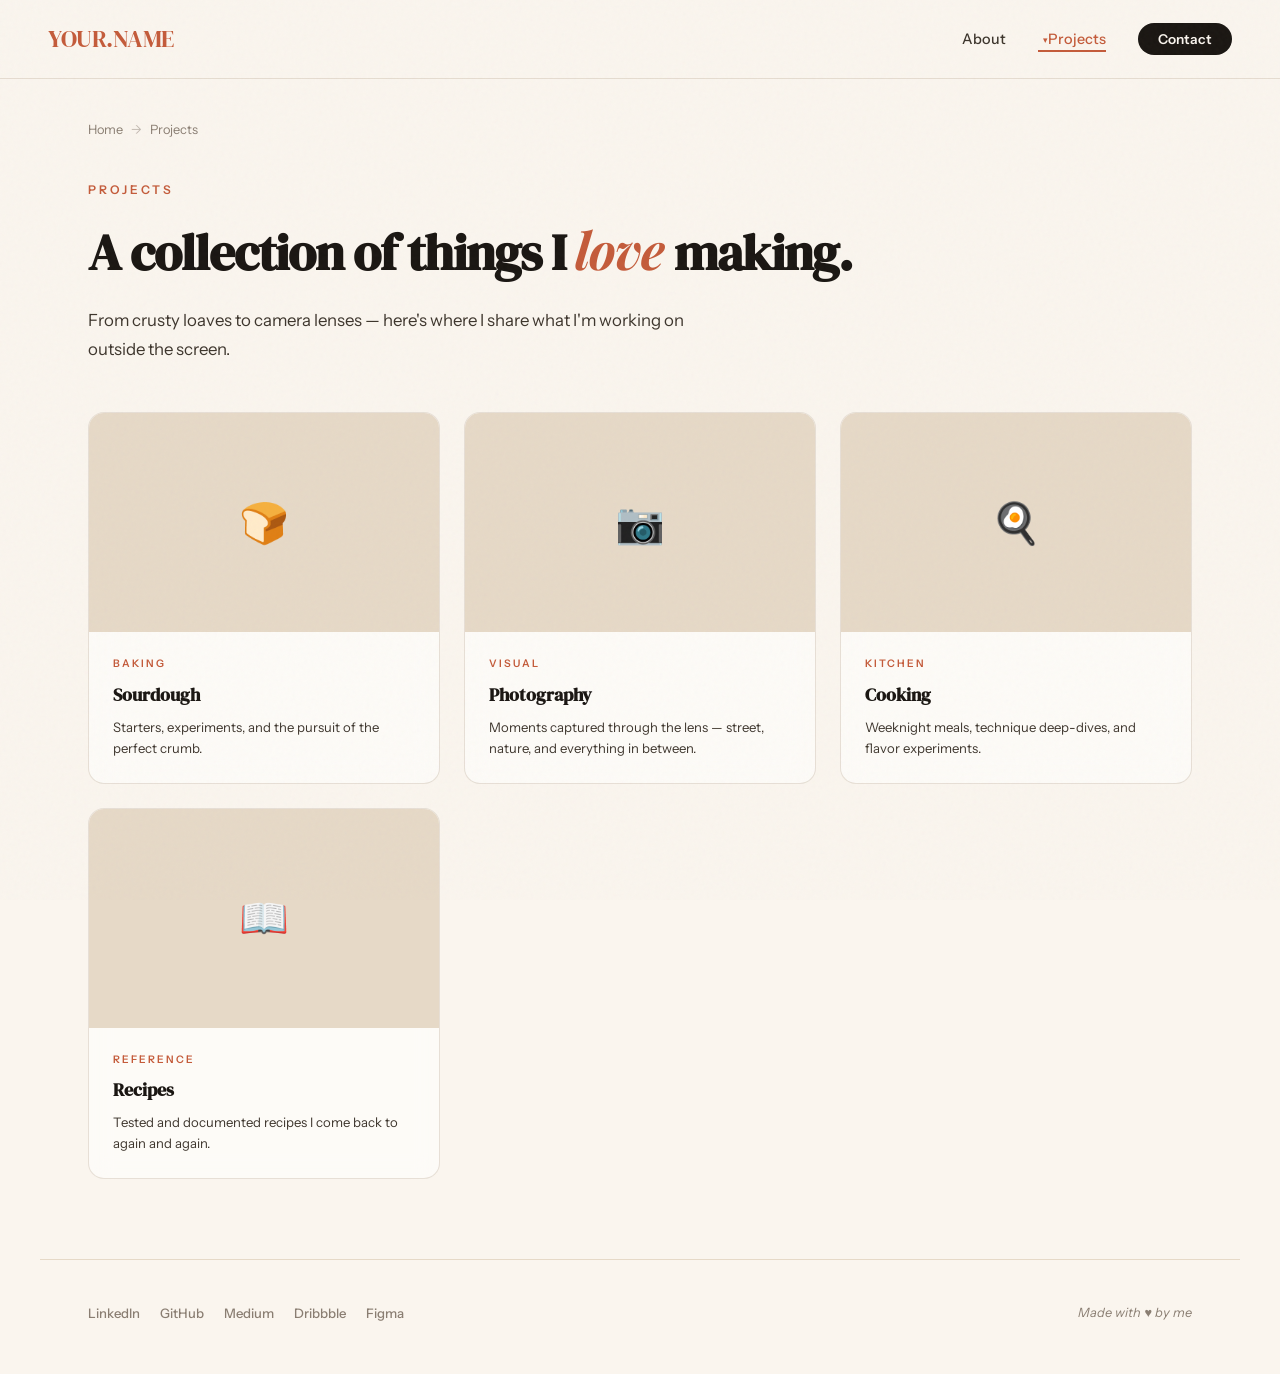
==== projects/index.html @ b24127f1 "Added nav folders and their respective index.html" ====
<!DOCTYPE html>
<html lang="en">
<head>
  <meta charset="UTF-8">
  <meta name="viewport" content="width=device-width, initial-scale=1.0">
  <title>Projects | YOUR.NAME</title>
  <link rel="stylesheet" href="../css/style.css">
</head>
<body>

<!-- NAV -->
<nav>
  <a href="/" class="logo">YOUR.NAME</a>
  <ul class="nav-links">
    <li><a href="/">About</a></li>
    <li class="nav-dropdown">
      <a href="/projects/" class="active">Projects</a>
      <ul class="dropdown-menu">
        <li><a href="/projects/sourdough/">Sourdough</a></li>
        <li><a href="/projects/photography/">Photography</a></li>
        <li><a href="/projects/cooking/">Cooking</a></li>
        <li><a href="/projects/recipes/">Recipes</a></li>
      </ul>
    </li>
    <li><a href="#" class="nav-cta">Contact</a></li>
  </ul>
</nav>

<!-- BREADCRUMB -->
<div class="breadcrumb">
  <a href="/">Home</a> <span>&rarr;</span> Projects
</div>

<!-- HERO -->
<section class="page-hero">
  <div class="page-hero-label">Projects</div>
  <h1>A collection of things I <em>love</em> making.</h1>
  <p class="page-hero-text">
    From crusty loaves to camera lenses &mdash; here's where I share what I'm working on outside the screen.
  </p>
</section>

<!-- PROJECT CARDS -->
<div class="project-grid">
  <a href="/projects/sourdough/" class="project-card" style="animation-delay: 0.1s;">
    <div class="project-card-thumb">&#x1F35E;</div>
    <div class="project-card-body">
      <div class="project-card-tag">Baking</div>
      <h3>Sourdough</h3>
      <p>Starters, experiments, and the pursuit of the perfect crumb.</p>
    </div>
  </a>
  <a href="/projects/photography/" class="project-card" style="animation-delay: 0.2s;">
    <div class="project-card-thumb">&#x1F4F7;</div>
    <div class="project-card-body">
      <div class="project-card-tag">Visual</div>
      <h3>Photography</h3>
      <p>Moments captured through the lens &mdash; street, nature, and everything in between.</p>
    </div>
  </a>
  <a href="/projects/cooking/" class="project-card" style="animation-delay: 0.3s;">
    <div class="project-card-thumb">&#x1F373;</div>
    <div class="project-card-body">
      <div class="project-card-tag">Kitchen</div>
      <h3>Cooking</h3>
      <p>Weeknight meals, technique deep-dives, and flavor experiments.</p>
    </div>
  </a>
  <a href="/projects/recipes/" class="project-card" style="animation-delay: 0.4s;">
    <div class="project-card-thumb">&#x1F4D6;</div>
    <div class="project-card-body">
      <div class="project-card-tag">Reference</div>
      <h3>Recipes</h3>
      <p>Tested and documented recipes I come back to again and again.</p>
    </div>
  </a>
</div>

<!-- FOOTER -->
<footer>
  <ul class="social-links">
    <li><a href="#">LinkedIn</a></li>
    <li><a href="#">GitHub</a></li>
    <li><a href="#">Medium</a></li>
    <li><a href="#">Dribbble</a></li>
    <li><a href="#">Figma</a></li>
  </ul>
  <div class="footer-note">Made with &hearts; by me</div>
</footer>

</body>
</html>
---- css/style.css ----
/* ============================================
   SHARED STYLES — edit once, applies everywhere
   ============================================ */

@import url('https://fonts.googleapis.com/css2?family=DM+Serif+Display:ital@0;1&family=Instrument+Sans:wght@400;500;600;700&family=Playfair+Display:ital,wght@0,400;0,700;1,400&display=swap');

:root {
  --cream: #FAF5EE;
  --warm-white: #F2EBE0;
  --sand: #E6D9C7;
  --terracotta: #C45B3A;
  --terracotta-light: #D97B5D;
  --ink: #1A1612;
  --ink-soft: #3D352C;
  --warm-gray: #8A7E72;
  --olive: #5B6B4A;
  --olive-light: #7A8E66;
  --accent-gold: #C9A84C;
  --card-bg: rgba(255,255,255,0.55);
  --card-border: rgba(198,183,164,0.4);
  --radius: 16px;
  --radius-sm: 10px;
}

* { margin: 0; padding: 0; box-sizing: border-box; }

body {
  font-family: 'Instrument Sans', sans-serif;
  background: var(--cream);
  color: var(--ink);
  overflow-x: hidden;
  line-height: 1.6;
}

/* --- NOISE OVERLAY --- */
body::before {
  content: '';
  position: fixed;
  inset: 0;
  opacity: 0.03;
  background-image: url("data:image/svg+xml,%3Csvg viewBox='0 0 256 256' xmlns='http://www.w3.org/2000/svg'%3E%3Cfilter id='noise'%3E%3CfeTurbulence type='fractalNoise' baseFrequency='0.9' numOctaves='4' stitchTiles='stitch'/%3E%3C/filter%3E%3Crect width='100%25' height='100%25' filter='url(%23noise)'/%3E%3C/svg%3E");
  pointer-events: none;
  z-index: 9999;
}

/* ============================================
   NAVIGATION
   ============================================ */
nav {
  position: fixed;
  top: 0; left: 0; right: 0;
  z-index: 100;
  padding: 20px 48px;
  display: flex;
  align-items: center;
  justify-content: space-between;
  backdrop-filter: blur(20px);
  background: rgba(250,245,238,0.85);
  border-bottom: 1px solid var(--card-border);
  transition: all 0.3s ease;
}

.logo {
  font-family: 'DM Serif Display', serif;
  font-size: 1.5rem;
  color: var(--terracotta);
  text-decoration: none;
  letter-spacing: -0.5px;
}

.nav-links {
  display: flex;
  gap: 32px;
  list-style: none;
  align-items: center;
}

.nav-links a {
  text-decoration: none;
  color: var(--ink-soft);
  font-size: 0.9rem;
  font-weight: 500;
  position: relative;
  transition: color 0.3s;
}

.nav-links a::after {
  content: '';
  position: absolute;
  bottom: -4px; left: 0;
  width: 0; height: 2px;
  background: var(--terracotta);
  transition: width 0.3s ease;
}

.nav-links a:hover { color: var(--terracotta); }
.nav-links a:hover::after { width: 100%; }
.nav-links a.active { color: var(--terracotta); }
.nav-links a.active::after { width: 100%; }

/* Dropdown */
.nav-dropdown {
  position: relative;
}

.nav-dropdown > a::before {
  content: '▾';
  font-size: 0.6em;
  margin-left: 5px;
  vertical-align: 1px;
}

.dropdown-menu {
  position: absolute;
  top: calc(100% + 12px);
  left: 50%;
  transform: translateX(-50%);
  background: rgba(250,245,238,0.95);
  backdrop-filter: blur(20px);
  border: 1px solid var(--card-border);
  border-radius: var(--radius-sm);
  padding: 8px 0;
  min-width: 180px;
  opacity: 0;
  visibility: hidden;
  transition: all 0.25s ease;
  box-shadow: 0 12px 40px rgba(26,22,18,0.1);
  list-style: none;
}

.nav-dropdown:hover .dropdown-menu {
  opacity: 1;
  visibility: visible;
  transform: translateX(-50%) translateY(0);
}

.dropdown-menu li a {
  display: block;
  padding: 10px 20px;
  font-size: 0.85rem;
  color: var(--ink-soft);
  white-space: nowrap;
}

.dropdown-menu li a::after { display: none; }

.dropdown-menu li a:hover {
  background: rgba(196,91,58,0.06);
  color: var(--terracotta);
}

.nav-cta {
  background: var(--ink);
  color: var(--cream) !important;
  padding: 8px 20px;
  border-radius: 100px;
  font-size: 0.85rem !important;
  font-weight: 600 !important;
  transition: all 0.3s !important;
}
.nav-cta::after { display: none !important; }
.nav-cta:hover {
  background: var(--terracotta) !important;
  color: var(--cream) !important;
  transform: translateY(-1px);
}

/* ============================================
   BREADCRUMB
   ============================================ */
.breadcrumb {
  padding: 120px 48px 0;
  max-width: 1200px;
  margin: 0 auto;
  font-size: 0.8rem;
  color: var(--warm-gray);
  display: flex;
  gap: 8px;
  align-items: center;
  animation: fadeUp 0.6s ease both;
}

.breadcrumb a {
  color: var(--warm-gray);
  text-decoration: none;
  transition: color 0.3s;
}

.breadcrumb a:hover { color: var(--terracotta); }
.breadcrumb span { opacity: 0.5; }

/* ============================================
   PAGE HERO (reusable across pages)
   ============================================ */
.page-hero {
  max-width: 1200px;
  margin: 0 auto;
  padding: 40px 48px 0;
  animation: fadeUp 0.7s ease 0.2s both;
}

.page-hero-label {
  font-size: 0.75rem;
  text-transform: uppercase;
  letter-spacing: 3px;
  color: var(--terracotta);
  font-weight: 600;
  margin-bottom: 20px;
  animation: fadeUp 0.6s ease 0.1s both;
}

.page-hero h1 {
  font-family: 'DM Serif Display', serif;
  font-size: clamp(2.2rem, 4vw, 3.4rem);
  line-height: 1.15;
  color: var(--ink);
  letter-spacing: -1px;
  margin-bottom: 24px;
  max-width: 800px;
}

.page-hero h1 em {
  font-family: 'Playfair Display', serif;
  font-style: italic;
  color: var(--terracotta);
}

.page-hero-text {
  font-size: 1.05rem;
  color: var(--ink-soft);
  line-height: 1.75;
  max-width: 600px;
}

/* ============================================
   ABOUT PAGE — SPLIT HERO
   ============================================ */
.hero-split {
  max-width: 1200px;
  margin: 0 auto;
  padding: 40px 48px 0;
  display: grid;
  grid-template-columns: 1.2fr 0.8fr;
  gap: 64px;
  align-items: start;
}

.hero-label {
  font-size: 0.75rem;
  text-transform: uppercase;
  letter-spacing: 3px;
  color: var(--terracotta);
  font-weight: 600;
  margin-bottom: 20px;
  animation: fadeUp 0.6s ease 0.1s both;
}

.hero-split h1 {
  font-family: 'DM Serif Display', serif;
  font-size: clamp(2.2rem, 4vw, 3.4rem);
  line-height: 1.15;
  color: var(--ink);
  letter-spacing: -1px;
  margin-bottom: 24px;
  animation: fadeUp 0.7s ease 0.2s both;
}

.hero-split h1 em {
  font-family: 'Playfair Display', serif;
  font-style: italic;
  color: var(--terracotta);
}

.hero-text {
  font-size: 1.05rem;
  color: var(--ink-soft);
  line-height: 1.75;
  max-width: 540px;
  animation: fadeUp 0.7s ease 0.3s both;
}

/* --- AVATAR CARD --- */
.avatar-card {
  background: var(--card-bg);
  backdrop-filter: blur(12px);
  border: 1px solid var(--card-border);
  border-radius: var(--radius);
  padding: 32px;
  text-align: center;
  animation: fadeUp 0.8s ease 0.35s both;
  position: relative;
  overflow: hidden;
}

.avatar-card::before {
  content: '';
  position: absolute;
  top: 0; left: 0; right: 0;
  height: 4px;
  background: linear-gradient(90deg, var(--terracotta), var(--accent-gold), var(--olive));
}

.avatar-img {
  width: 120px;
  height: 120px;
  border-radius: 50%;
  background: linear-gradient(135deg, var(--sand), var(--warm-white));
  margin: 0 auto 16px;
  display: flex;
  align-items: center;
  justify-content: center;
  font-size: 3rem;
  border: 3px solid var(--warm-white);
  box-shadow: 0 8px 32px rgba(26,22,18,0.08);
}

.avatar-name {
  font-family: 'DM Serif Display', serif;
  font-size: 1.25rem;
  margin-bottom: 4px;
}

.avatar-sub {
  font-size: 0.85rem;
  color: var(--warm-gray);
  font-style: italic;
}

/* ============================================
   STAT PILLS
   ============================================ */
.stats {
  max-width: 1200px;
  margin: 56px auto 0;
  padding: 0 48px;
  display: grid;
  grid-template-columns: repeat(4, 1fr);
  gap: 16px;
}

.stat {
  background: var(--card-bg);
  backdrop-filter: blur(12px);
  border: 1px solid var(--card-border);
  border-radius: var(--radius-sm);
  padding: 24px;
  transition: all 0.35s ease;
  animation: fadeUp 0.7s ease both;
}

.stat:nth-child(1) { animation-delay: 0.4s; }
.stat:nth-child(2) { animation-delay: 0.5s; }
.stat:nth-child(3) { animation-delay: 0.6s; }
.stat:nth-child(4) { animation-delay: 0.7s; }

.stat:hover {
  transform: translateY(-4px);
  box-shadow: 0 12px 40px rgba(26,22,18,0.08);
  border-color: var(--terracotta-light);
}

.stat-label {
  font-size: 0.7rem;
  text-transform: uppercase;
  letter-spacing: 2px;
  color: var(--warm-gray);
  font-weight: 600;
  margin-bottom: 8px;
}

.stat-value {
  font-family: 'DM Serif Display', serif;
  font-size: 1.35rem;
  color: var(--terracotta);
  margin-bottom: 6px;
}

.stat-desc {
  font-size: 0.8rem;
  color: var(--ink-soft);
  line-height: 1.5;
}

/* ============================================
   SECTION DIVIDER
   ============================================ */
.section-divider {
  max-width: 1200px;
  margin: 72px auto 0;
  padding: 0 48px;
  display: flex;
  align-items: center;
  gap: 16px;
  animation: fadeUp 0.6s ease both;
}

.section-divider::before,
.section-divider::after {
  content: '';
  flex: 1;
  height: 1px;
  background: var(--sand);
}

.section-divider span {
  font-size: 0.7rem;
  text-transform: uppercase;
  letter-spacing: 3px;
  color: var(--warm-gray);
  font-weight: 600;
  white-space: nowrap;
}

/* ============================================
   VALUE SECTION
   ============================================ */
.value-section {
  max-width: 1200px;
  margin: 48px auto 0;
  padding: 0 48px;
  display: grid;
  grid-template-columns: 1fr 1fr;
  gap: 48px;
  animation: fadeUp 0.7s ease both;
}

.value-section h2 {
  font-family: 'DM Serif Display', serif;
  font-size: clamp(1.6rem, 2.5vw, 2.2rem);
  line-height: 1.25;
  letter-spacing: -0.5px;
}

.value-section h2 em {
  font-family: 'Playfair Display', serif;
  font-style: italic;
  color: var(--terracotta);
}

.value-card {
  background: var(--card-bg);
  backdrop-filter: blur(12px);
  border: 1px solid var(--card-border);
  border-radius: var(--radius);
  padding: 32px;
}

.value-card h3 {
  font-family: 'DM Serif Display', serif;
  font-size: 1.1rem;
  margin-bottom: 12px;
  color: var(--ink);
}

.value-card p {
  font-size: 0.9rem;
  color: var(--ink-soft);
  line-height: 1.7;
}

.value-pair {
  display: flex;
  flex-direction: column;
  gap: 16px;
}

/* ============================================
   HOW I WORK CARDS
   ============================================ */
.how-section {
  max-width: 1200px;
  margin: 72px auto 0;
  padding: 0 48px;
}

.how-section > h2 {
  font-family: 'DM Serif Display', serif;
  font-size: clamp(1.6rem, 2.5vw, 2.2rem);
  line-height: 1.25;
  letter-spacing: -0.5px;
  max-width: 600px;
  margin-bottom: 40px;
  animation: fadeUp 0.6s ease both;
}

.how-section > h2 em {
  font-family: 'Playfair Display', serif;
  font-style: italic;
  color: var(--olive);
}

.how-grid {
  display: grid;
  grid-template-columns: repeat(4, 1fr);
  gap: 16px;
}

.how-card {
  background: var(--card-bg);
  backdrop-filter: blur(12px);
  border: 1px solid var(--card-border);
  border-radius: var(--radius-sm);
  padding: 28px 24px;
  transition: all 0.35s ease;
  animation: fadeUp 0.7s ease both;
  position: relative;
  overflow: hidden;
}

.how-card:nth-child(1) { animation-delay: 0.1s; }
.how-card:nth-child(2) { animation-delay: 0.2s; }
.how-card:nth-child(3) { animation-delay: 0.3s; }
.how-card:nth-child(4) { animation-delay: 0.4s; }

.how-card:hover {
  transform: translateY(-4px);
  box-shadow: 0 12px 40px rgba(26,22,18,0.08);
}

.how-card-icon {
  width: 40px;
  height: 40px;
  border-radius: 10px;
  display: flex;
  align-items: center;
  justify-content: center;
  margin-bottom: 16px;
  font-size: 1.2rem;
}

.how-card:nth-child(1) .how-card-icon { background: rgba(196,91,58,0.12); }
.how-card:nth-child(2) .how-card-icon { background: rgba(201,168,76,0.15); }
.how-card:nth-child(3) .how-card-icon { background: rgba(91,107,74,0.15); }
.how-card:nth-child(4) .how-card-icon { background: rgba(138,126,114,0.15); }

.how-card h3 {
  font-family: 'DM Serif Display', serif;
  font-size: 1.05rem;
  margin-bottom: 8px;
}

.how-card p {
  font-size: 0.82rem;
  color: var(--ink-soft);
  line-height: 1.65;
}

/* ============================================
   TIMELINE
   ============================================ */
.timeline-section {
  max-width: 1200px;
  margin: 80px auto 0;
  padding: 0 48px;
}

.timeline-section > h2 {
  font-family: 'DM Serif Display', serif;
  font-size: clamp(1.6rem, 2.5vw, 2.2rem);
  line-height: 1.25;
  letter-spacing: -0.5px;
  margin-bottom: 48px;
  animation: fadeUp 0.6s ease both;
}

.timeline-section > h2 em {
  font-family: 'Playfair Display', serif;
  font-style: italic;
  color: var(--terracotta);
}

.timeline {
  position: relative;
  padding-left: 40px;
}

.timeline::before {
  content: '';
  position: absolute;
  left: 8px; top: 8px; bottom: 8px;
  width: 2px;
  background: linear-gradient(to bottom, var(--terracotta), var(--sand));
  border-radius: 2px;
}

.timeline-item {
  position: relative;
  padding-bottom: 40px;
  animation: fadeUp 0.6s ease both;
}

.timeline-dot {
  position: absolute;
  left: -36px; top: 6px;
  width: 12px; height: 12px;
  border-radius: 50%;
  background: var(--terracotta);
  border: 3px solid var(--cream);
  box-shadow: 0 0 0 2px var(--terracotta);
}

.timeline-item:last-child .timeline-dot {
  background: var(--sand);
  box-shadow: 0 0 0 2px var(--sand);
}

.timeline-date {
  font-size: 0.75rem;
  font-weight: 600;
  text-transform: uppercase;
  letter-spacing: 2px;
  color: var(--terracotta);
  margin-bottom: 6px;
}

.timeline-role {
  font-family: 'DM Serif Display', serif;
  font-size: 1.15rem;
  margin-bottom: 6px;
}

.timeline-company {
  font-size: 0.85rem;
  color: var(--warm-gray);
  font-weight: 500;
  margin-bottom: 8px;
}

.timeline-desc {
  font-size: 0.85rem;
  color: var(--ink-soft);
  line-height: 1.7;
  max-width: 560px;
}

/* ============================================
   PROJECT GRID (for Projects pages)
   ============================================ */
.project-grid {
  max-width: 1200px;
  margin: 48px auto 0;
  padding: 0 48px;
  display: grid;
  grid-template-columns: repeat(auto-fill, minmax(280px, 1fr));
  gap: 24px;
}

.project-card {
  background: var(--card-bg);
  backdrop-filter: blur(12px);
  border: 1px solid var(--card-border);
  border-radius: var(--radius);
  overflow: hidden;
  transition: all 0.35s ease;
  text-decoration: none;
  color: inherit;
  animation: fadeUp 0.7s ease both;
}

.project-card:hover {
  transform: translateY(-6px);
  box-shadow: 0 16px 48px rgba(26,22,18,0.1);
  border-color: var(--terracotta-light);
}

.project-card-thumb {
  width: 100%;
  aspect-ratio: 16/10;
  background: var(--sand);
  display: flex;
  align-items: center;
  justify-content: center;
  font-size: 2.5rem;
}

.project-card-body {
  padding: 24px;
}

.project-card-tag {
  font-size: 0.65rem;
  text-transform: uppercase;
  letter-spacing: 2px;
  color: var(--terracotta);
  font-weight: 600;
  margin-bottom: 8px;
}

.project-card-body h3 {
  font-family: 'DM Serif Display', serif;
  font-size: 1.1rem;
  margin-bottom: 8px;
}

.project-card-body p {
  font-size: 0.82rem;
  color: var(--ink-soft);
  line-height: 1.6;
}

/* ============================================
   CONTENT SECTION (for individual project pages)
   ============================================ */
.content-section {
  max-width: 800px;
  margin: 48px auto 0;
  padding: 0 48px;
  animation: fadeUp 0.7s ease both;
}

.content-section h2 {
  font-family: 'DM Serif Display', serif;
  font-size: 1.6rem;
  margin-bottom: 16px;
  letter-spacing: -0.5px;
}

.content-section p {
  font-size: 0.95rem;
  color: var(--ink-soft);
  line-height: 1.8;
  margin-bottom: 20px;
}

.content-section img {
  width: 100%;
  border-radius: var(--radius);
  margin: 24px 0;
}

/* ============================================
   FOOTER
   ============================================ */
footer {
  max-width: 1200px;
  margin: 80px auto 0;
  padding: 40px 48px 48px;
  border-top: 1px solid var(--sand);
  display: flex;
  justify-content: space-between;
  align-items: center;
  animation: fadeUp 0.6s ease both;
}

.social-links {
  display: flex;
  gap: 20px;
  list-style: none;
}

.social-links a {
  text-decoration: none;
  font-size: 0.82rem;
  color: var(--warm-gray);
  font-weight: 500;
  transition: color 0.3s;
}

.social-links a:hover { color: var(--terracotta); }

.footer-note {
  font-size: 0.8rem;
  color: var(--warm-gray);
  font-style: italic;
}

/* ============================================
   ANIMATIONS
   ============================================ */
@keyframes fadeUp {
  from { opacity: 0; transform: translateY(24px); }
  to { opacity: 1; transform: translateY(0); }
}

/* ============================================
   RESPONSIVE
   ============================================ */
@media (max-width: 900px) {
  nav { padding: 16px 24px; }
  .breadcrumb, .hero-split, .stats, .value-section,
  .how-section, .timeline-section, .page-hero,
  .project-grid, .content-section, footer {
    padding-left: 24px;
    padding-right: 24px;
  }
  .hero-split { grid-template-columns: 1fr; gap: 32px; }
  .stats { grid-template-columns: 1fr 1fr; }
  .how-grid { grid-template-columns: 1fr 1fr; }
  .value-section { grid-template-columns: 1fr; gap: 32px; }
  footer { flex-direction: column; gap: 16px; text-align: center; }
}

@media (max-width: 600px) {
  nav { padding: 14px 16px; }
  .nav-links { gap: 16px; }
  .nav-links a { font-size: 0.8rem; }
  .breadcrumb, .hero-split, .stats, .value-section,
  .how-section, .timeline-section, .page-hero,
  .project-grid, .content-section, footer {
    padding-left: 16px;
    padding-right: 16px;
  }
  .stats { grid-template-columns: 1fr; }
  .how-grid { grid-template-columns: 1fr; }
  .hero-split h1, .page-hero h1 { font-size: 1.8rem; }
  .dropdown-menu { left: 0; transform: none; }
}
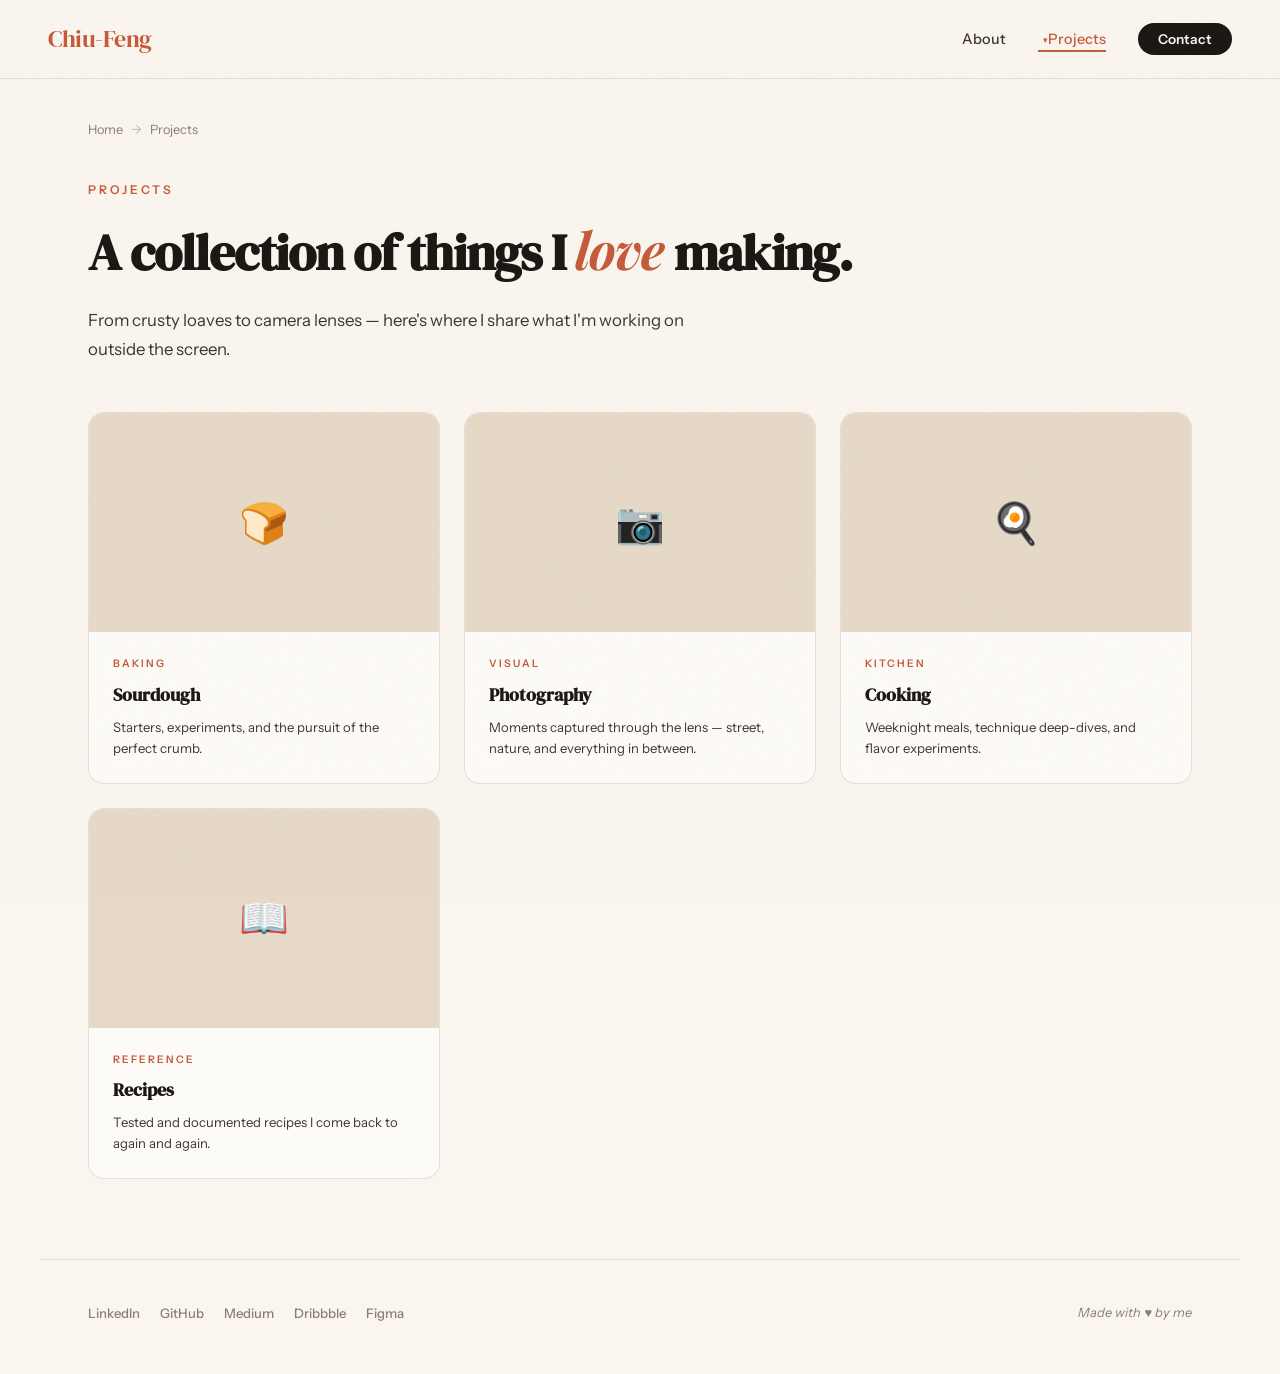
==== commit a11fddb6: "Updated to use Chiu-Feng" ====
--- a/projects/index.html
+++ b/projects/index.html
@@ -3,14 +3,14 @@
 <head>
   <meta charset="UTF-8">
   <meta name="viewport" content="width=device-width, initial-scale=1.0">
-  <title>Projects | YOUR.NAME</title>
+  <title>Projects | Chiu-Feng</title>
   <link rel="stylesheet" href="../css/style.css">
 </head>
 <body>
 
 <!-- NAV -->
 <nav>
-  <a href="/" class="logo">YOUR.NAME</a>
+  <a href="/" class="logo">Chiu-Feng</a>
   <ul class="nav-links">
     <li><a href="/">About</a></li>
     <li class="nav-dropdown">
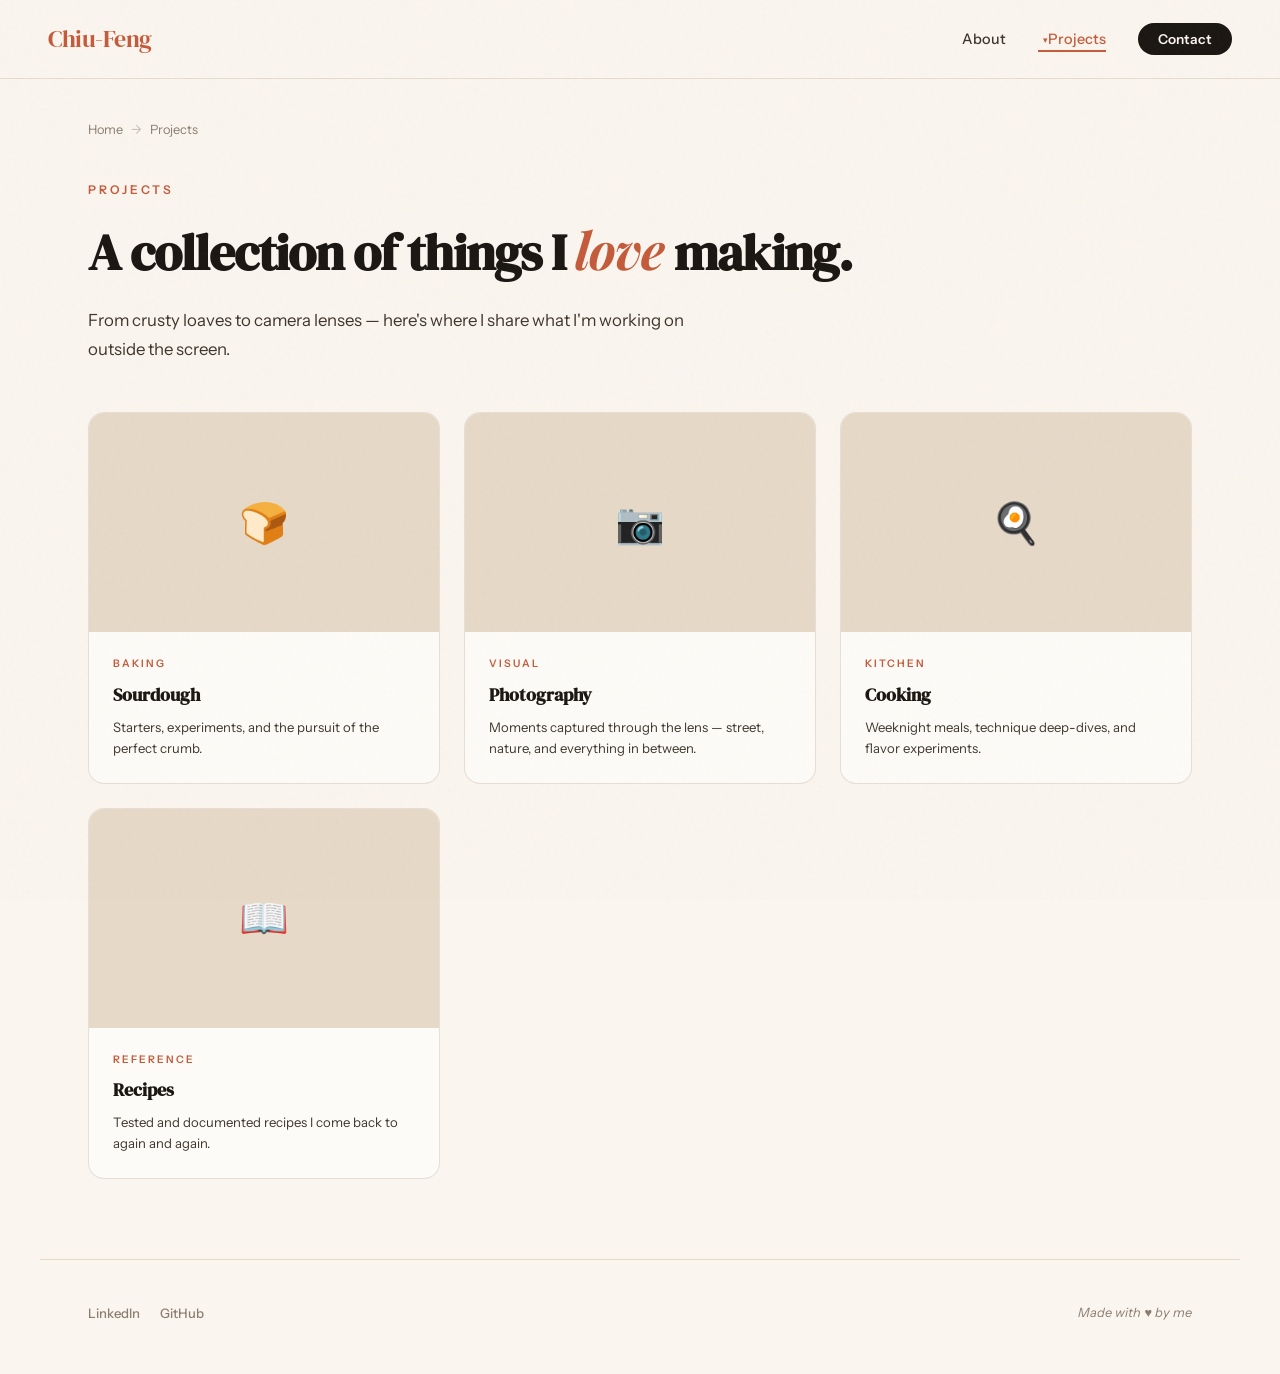
==== commit cffbb918: "Major changes (images folder and social links) Added social links manager, images folder and the fir" ====
--- a/projects/index.html
+++ b/projects/index.html
@@ -82,11 +82,10 @@
     <li><a href="#">LinkedIn</a></li>
     <li><a href="#">GitHub</a></li>
     <li><a href="#">Medium</a></li>
-    <li><a href="#">Dribbble</a></li>
-    <li><a href="#">Figma</a></li>
   </ul>
   <div class="footer-note">Made with &hearts; by me</div>
 </footer>
 
+<script src="../js/social-links.js"></script>
 </body>
 </html>
--- a/css/style.css
+++ b/css/style.css
@@ -728,6 +728,25 @@
   margin: 24px 0;
 }
 
+/* Photo Collage */
+.photo-collage {
+  display: grid;
+  grid-template-columns: repeat(auto-fill, minmax(250px, 1fr));
+  gap: 16px;
+  margin-top: 32px;
+}
+
+.photo-collage img {
+  width: 100%;
+  height: auto;
+  border-radius: var(--radius);
+  transition: transform 0.3s ease;
+}
+
+.photo-collage img:hover {
+  transform: scale(1.05);
+}
+
 /* ============================================
    FOOTER
    ============================================ */
